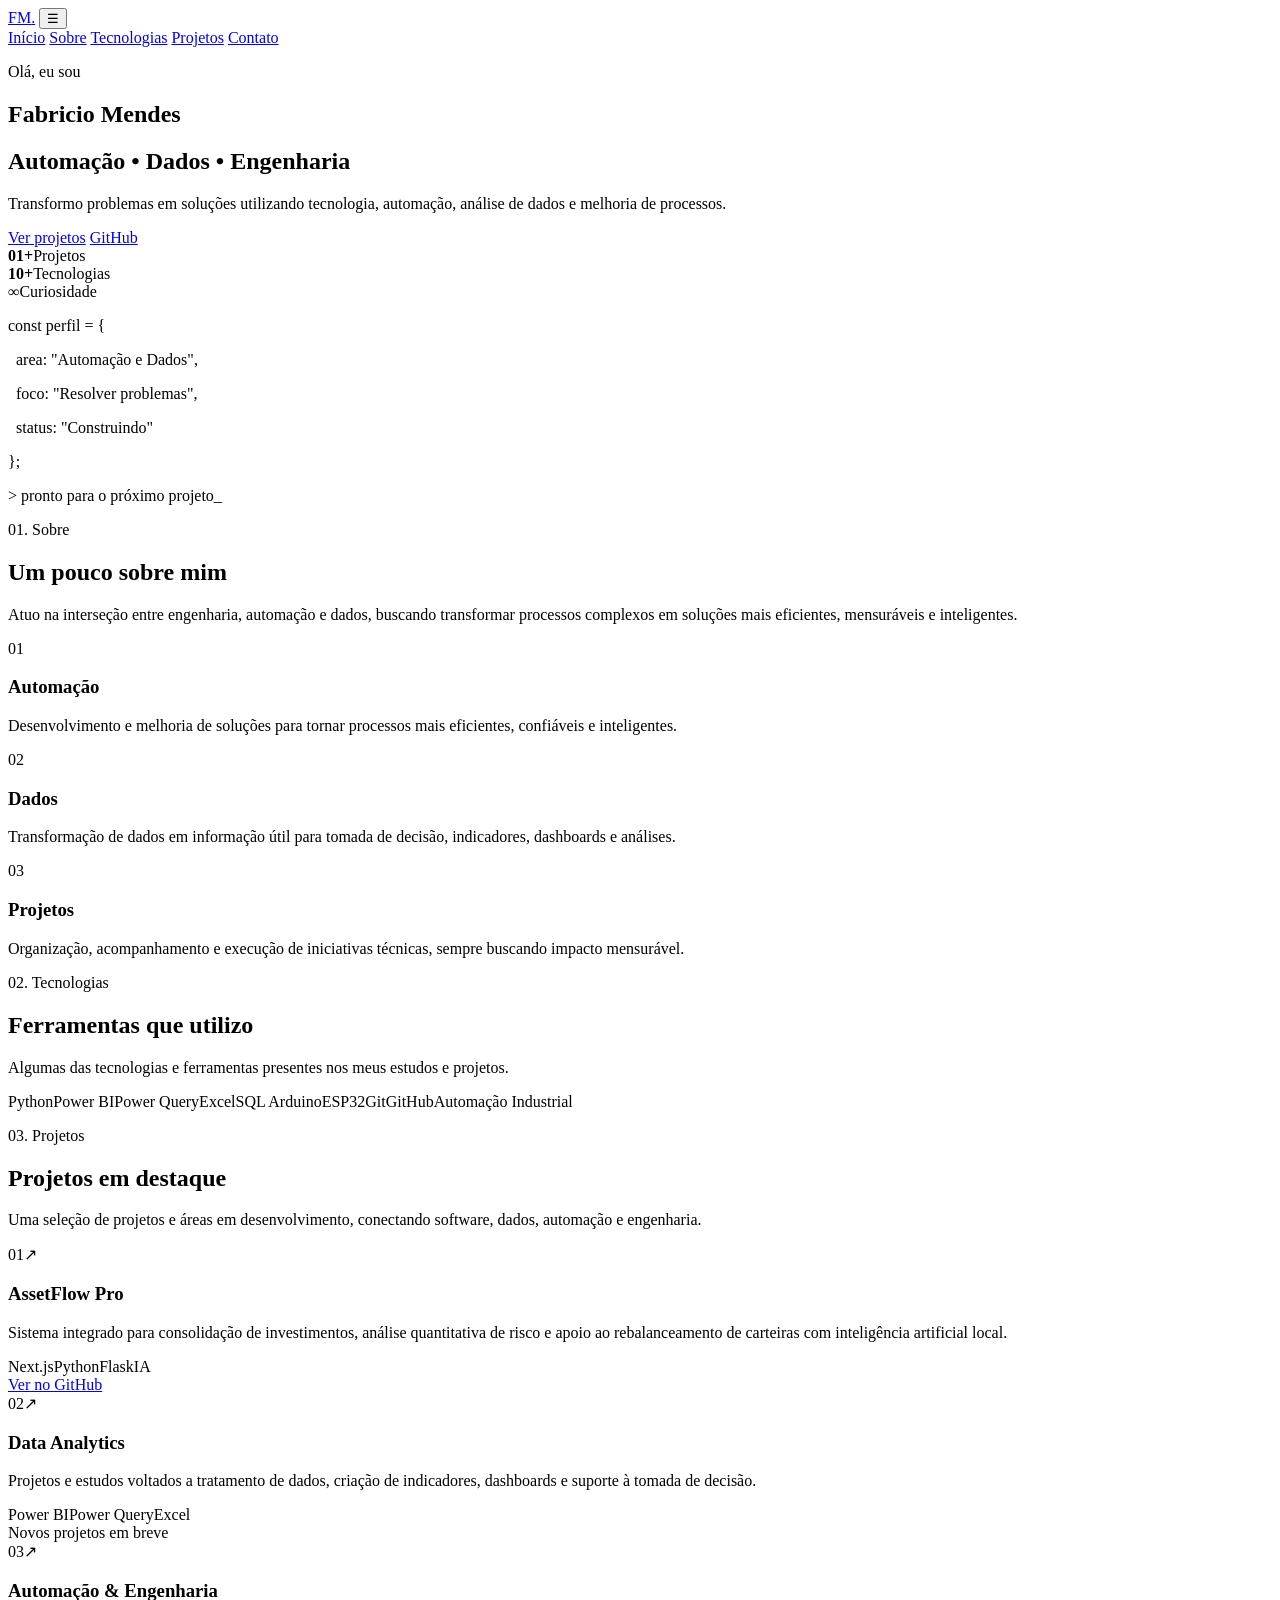
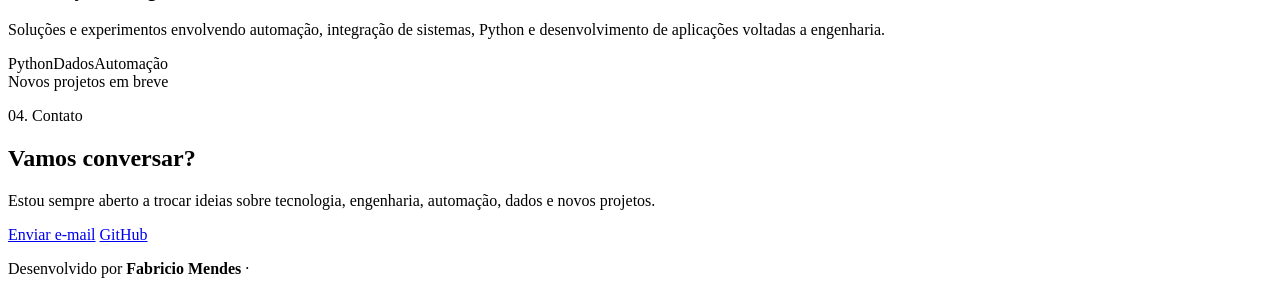
==== index.html @ 91afe7c8 "Adiciona página inicial do portfólio" ====
<!DOCTYPE html>
<html lang="pt-BR">
<head>
  <meta charset="UTF-8" />
  <meta name="viewport" content="width=device-width, initial-scale=1.0" />
  <meta name="description" content="Portfólio profissional - Automação, Dados e Engenharia" />
  <title>Fabricio Mendes | Portfólio</title>

  <link rel="preconnect" href="https://fonts.googleapis.com">
  <link rel="preconnect" href="https://fonts.gstatic.com" crossorigin>
  <link href="https://fonts.googleapis.com/css2?family=Inter:wght@400;500;600;700;800&display=swap" rel="stylesheet">

  <link rel="stylesheet" href="style.css" />
</head>

<body>
  <header class="header">
    <div class="container nav">
      <a href="#inicio" class="logo">FM<span>.</span></a>

      <button class="menu-toggle" aria-label="Abrir menu" aria-expanded="false">☰</button>

      <nav class="nav-links">
        <a href="#inicio">Início</a>
        <a href="#sobre">Sobre</a>
        <a href="#tecnologias">Tecnologias</a>
        <a href="#projetos">Projetos</a>
        <a href="#contato">Contato</a>
      </nav>
    </div>
  </header>

  <main>
    <section id="inicio" class="hero section">
      <div class="container hero-grid">
        <div>
          <p class="eyebrow">Olá, eu sou</p>
          <h1>Fabricio Mendes</h1>
          <h2>Automação <span>•</span> Dados <span>•</span> Engenharia</h2>

          <p class="hero-text">
            Transformo problemas em soluções utilizando tecnologia,
            automação, análise de dados e melhoria de processos.
          </p>

          <div class="hero-actions">
            <a class="btn btn-primary" href="#projetos">Ver projetos</a>
            <a class="btn btn-secondary" href="https://github.com/MendesFabricio" target="_blank" rel="noopener noreferrer">GitHub</a>
          </div>

          <div class="hero-stats">
            <div><strong>01+</strong><span>Projetos</span></div>
            <div><strong>10+</strong><span>Tecnologias</span></div>
            <div><strong>∞</strong><span>Curiosidade</span></div>
          </div>
        </div>

        <div class="hero-card">
          <div class="terminal-top"><span></span><span></span><span></span></div>
          <div class="terminal-body">
            <p><span class="code-blue">const</span> perfil = {</p>
            <p>&nbsp;&nbsp;area: <span class="code-green">"Automação e Dados"</span>,</p>
            <p>&nbsp;&nbsp;foco: <span class="code-green">"Resolver problemas"</span>,</p>
            <p>&nbsp;&nbsp;status: <span class="code-green">"Construindo"</span></p>
            <p>};</p>
            <p class="terminal-cursor">&gt; pronto para o próximo projeto_</p>
          </div>
        </div>
      </div>
    </section>

    <section id="sobre" class="section section-alt">
      <div class="container">
        <p class="section-label">01. Sobre</p>
        <div class="section-heading">
          <h2>Um pouco sobre mim</h2>
          <p>
            Atuo na interseção entre engenharia, automação e dados, buscando
            transformar processos complexos em soluções mais eficientes,
            mensuráveis e inteligentes.
          </p>
        </div>

        <div class="about-grid">
          <article class="info-card">
            <span class="card-number">01</span>
            <h3>Automação</h3>
            <p>Desenvolvimento e melhoria de soluções para tornar processos mais eficientes, confiáveis e inteligentes.</p>
          </article>

          <article class="info-card">
            <span class="card-number">02</span>
            <h3>Dados</h3>
            <p>Transformação de dados em informação útil para tomada de decisão, indicadores, dashboards e análises.</p>
          </article>

          <article class="info-card">
            <span class="card-number">03</span>
            <h3>Projetos</h3>
            <p>Organização, acompanhamento e execução de iniciativas técnicas, sempre buscando impacto mensurável.</p>
          </article>
        </div>
      </div>
    </section>

    <section id="tecnologias" class="section">
      <div class="container">
        <p class="section-label">02. Tecnologias</p>
        <div class="section-heading">
          <h2>Ferramentas que utilizo</h2>
          <p>Algumas das tecnologias e ferramentas presentes nos meus estudos e projetos.</p>
        </div>

        <div class="tags">
          <span>Python</span><span>Power BI</span><span>Power Query</span><span>Excel</span><span>SQL</span>
          <span>Arduino</span><span>ESP32</span><span>Git</span><span>GitHub</span><span>Automação Industrial</span>
        </div>
      </div>
    </section>

    <section id="projetos" class="section section-alt">
      <div class="container">
        <p class="section-label">03. Projetos</p>
        <div class="section-heading">
          <h2>Projetos em destaque</h2>
          <p>Uma seleção de projetos e áreas em desenvolvimento, conectando software, dados, automação e engenharia.</p>
        </div>

        <div class="projects-grid">
          <article class="project-card">
            <div class="project-top"><span class="project-index">01</span><span class="project-arrow">↗</span></div>
            <h3>AssetFlow Pro</h3>
            <p>Sistema integrado para consolidação de investimentos, análise quantitativa de risco e apoio ao rebalanceamento de carteiras com inteligência artificial local.</p>
            <div class="project-tags"><span>Next.js</span><span>Python</span><span>Flask</span><span>IA</span></div>
            <a href="https://github.com/MendesFabricio/asset-flow" target="_blank" rel="noopener noreferrer" class="project-link">Ver no GitHub</a>
          </article>

          <article class="project-card">
            <div class="project-top"><span class="project-index">02</span><span class="project-arrow">↗</span></div>
            <h3>Data Analytics</h3>
            <p>Projetos e estudos voltados a tratamento de dados, criação de indicadores, dashboards e suporte à tomada de decisão.</p>
            <div class="project-tags"><span>Power BI</span><span>Power Query</span><span>Excel</span></div>
            <span class="project-link muted-link">Novos projetos em breve</span>
          </article>

          <article class="project-card">
            <div class="project-top"><span class="project-index">03</span><span class="project-arrow">↗</span></div>
            <h3>Automação & Engenharia</h3>
            <p>Soluções e experimentos envolvendo automação, integração de sistemas, Python e desenvolvimento de aplicações voltadas a engenharia.</p>
            <div class="project-tags"><span>Python</span><span>Dados</span><span>Automação</span></div>
            <span class="project-link muted-link">Novos projetos em breve</span>
          </article>
        </div>
      </div>
    </section>

    <section id="contato" class="section contact-section">
      <div class="container contact-box">
        <p class="section-label">04. Contato</p>
        <h2>Vamos conversar?</h2>
        <p>Estou sempre aberto a trocar ideias sobre tecnologia, engenharia, automação, dados e novos projetos.</p>
        <div class="contact-actions">
          <a class="btn btn-primary" href="mailto:fabricio675g@gmail.com">Enviar e-mail</a>
          <a class="btn btn-secondary" href="https://github.com/MendesFabricio" target="_blank" rel="noopener noreferrer">GitHub</a>
        </div>
      </div>
    </section>
  </main>

  <footer class="footer">
    <div class="container"><p>Desenvolvido por <strong>Fabricio Mendes</strong> · <span id="year"></span></p></div>
  </footer>

  <script src="script.js"></script>
</body>
</html>
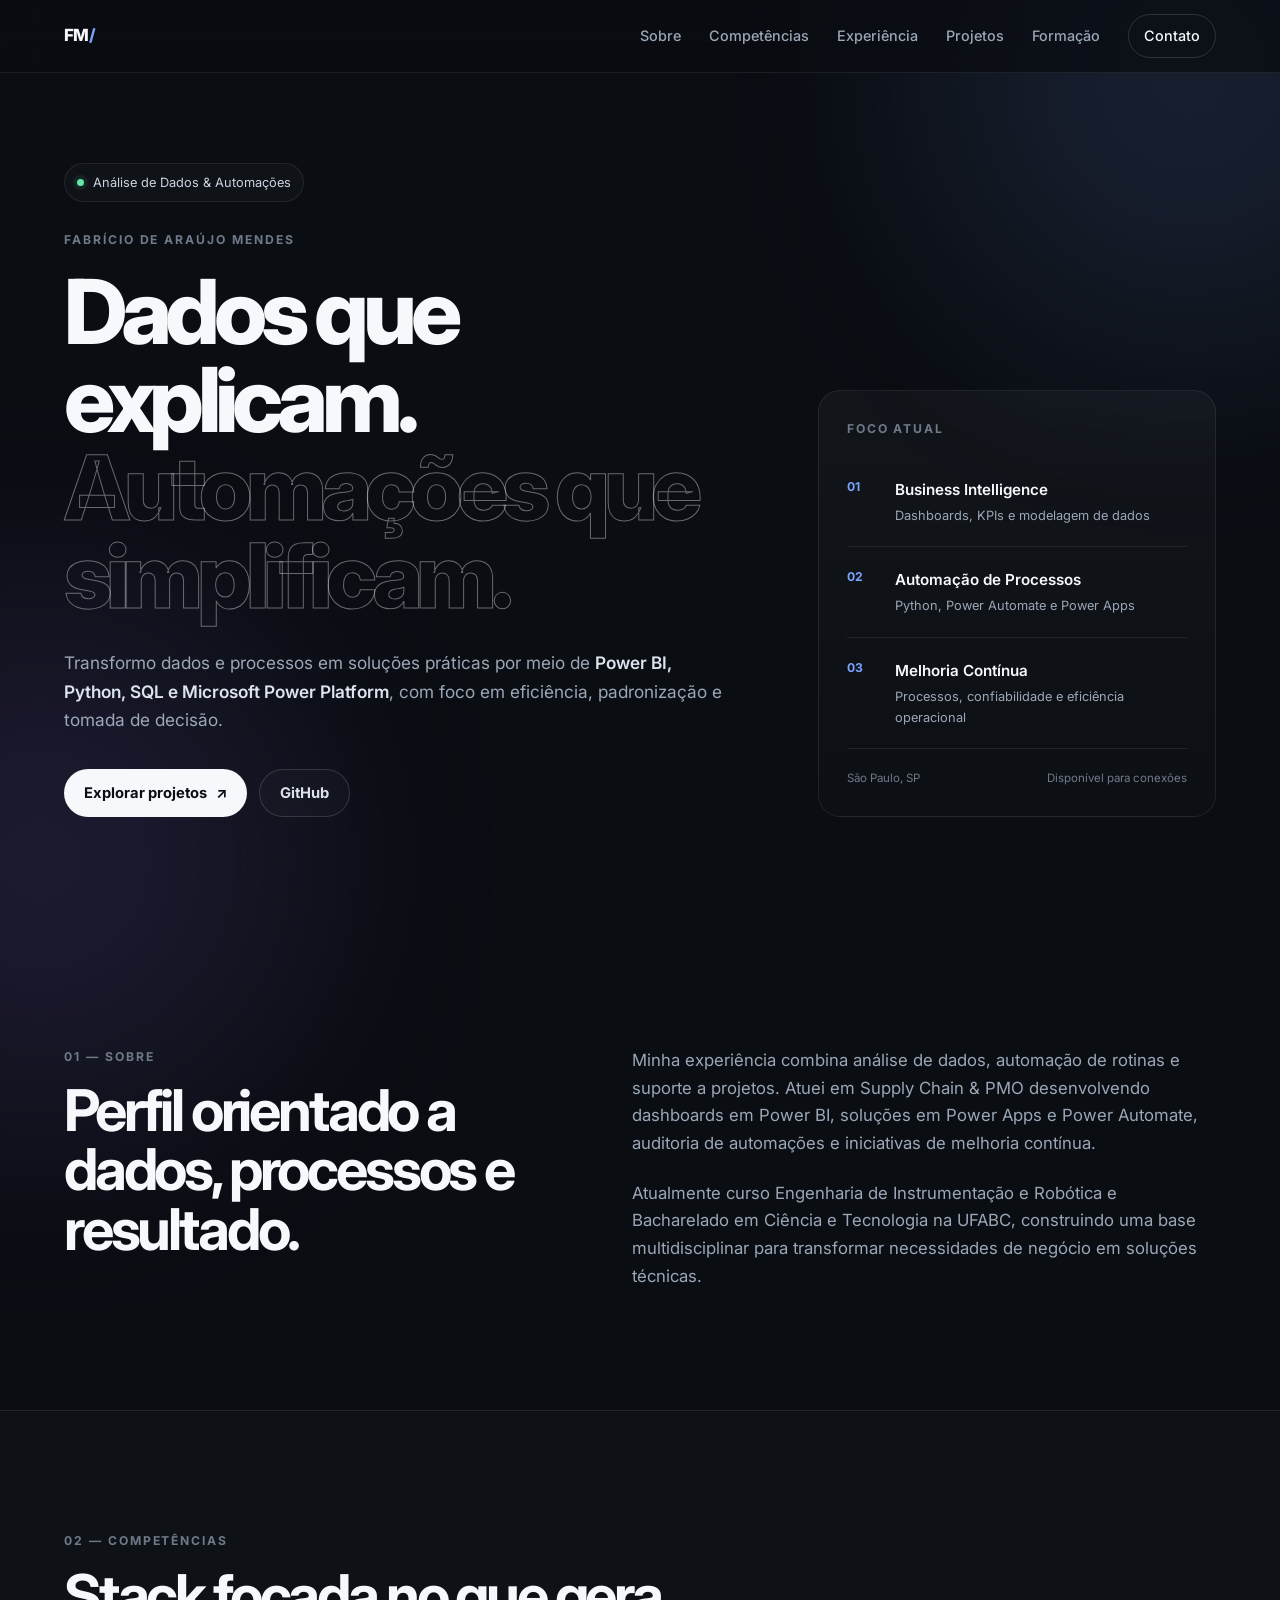
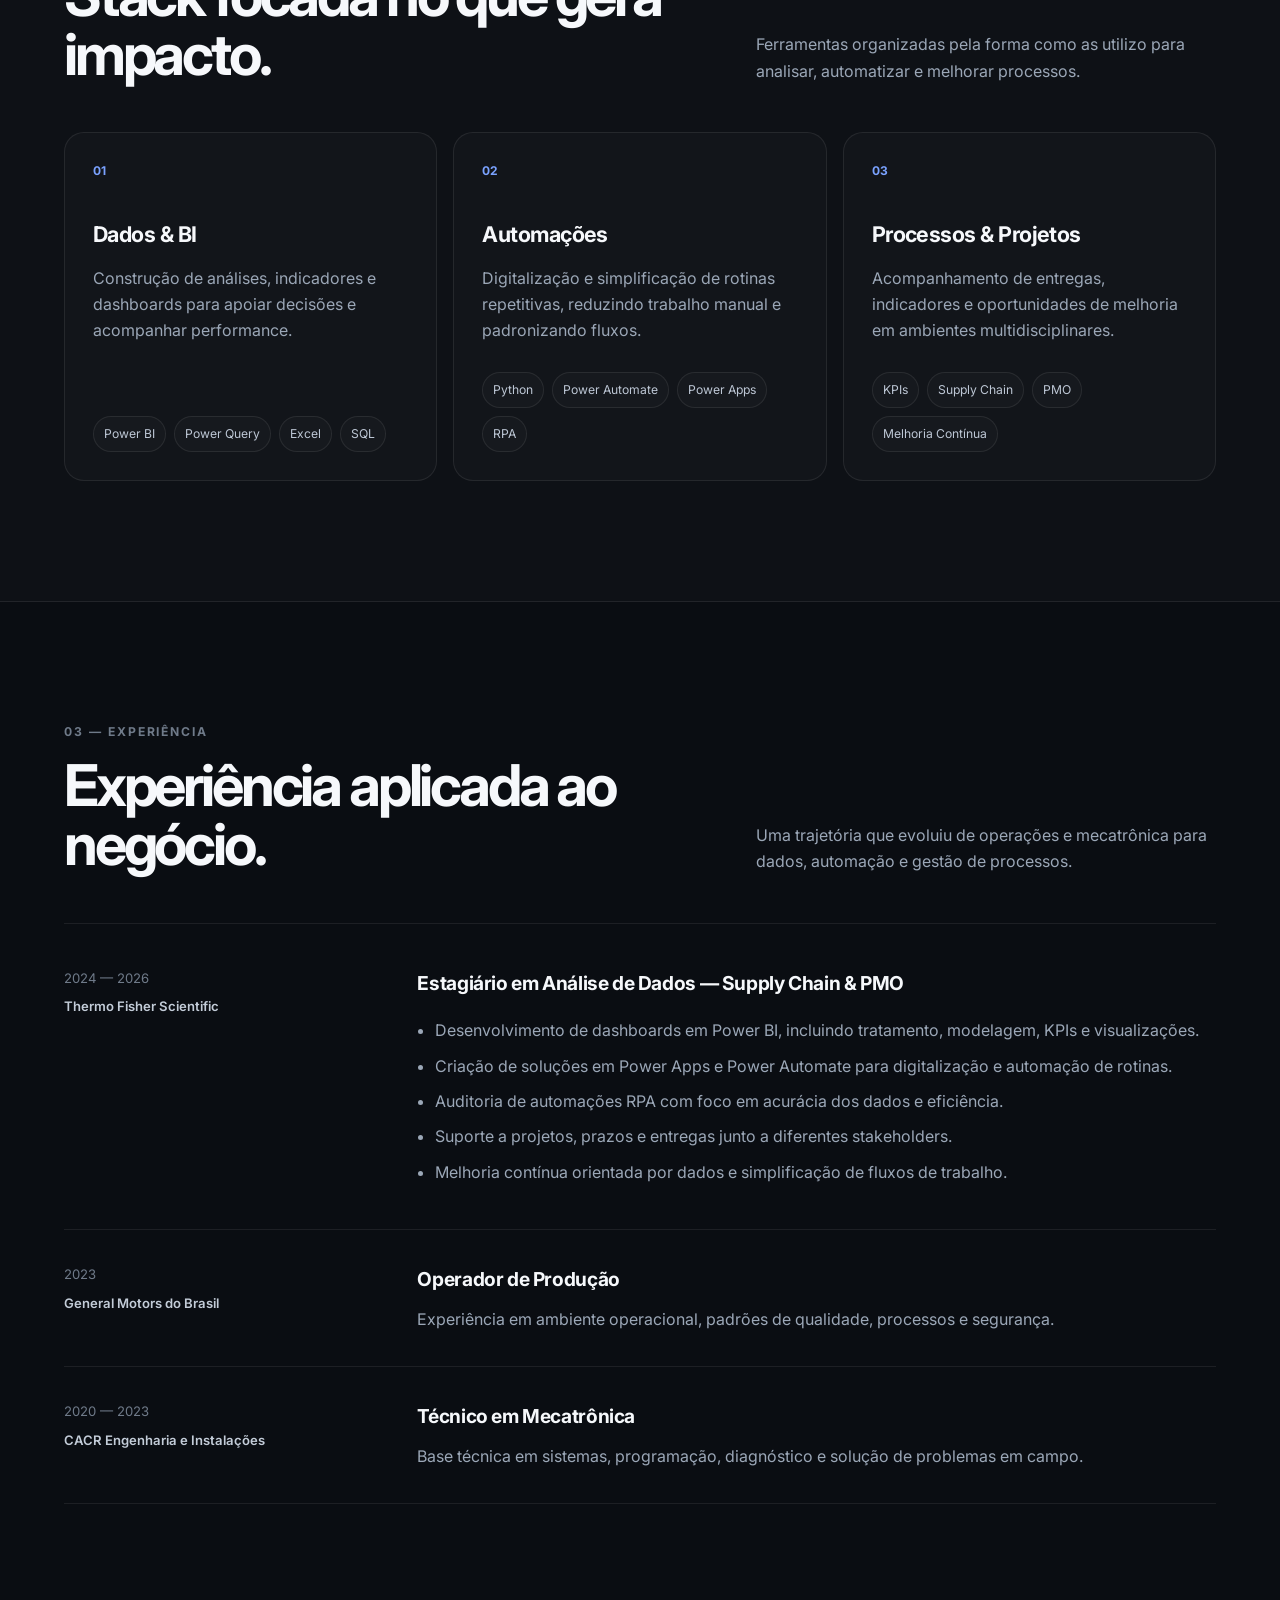
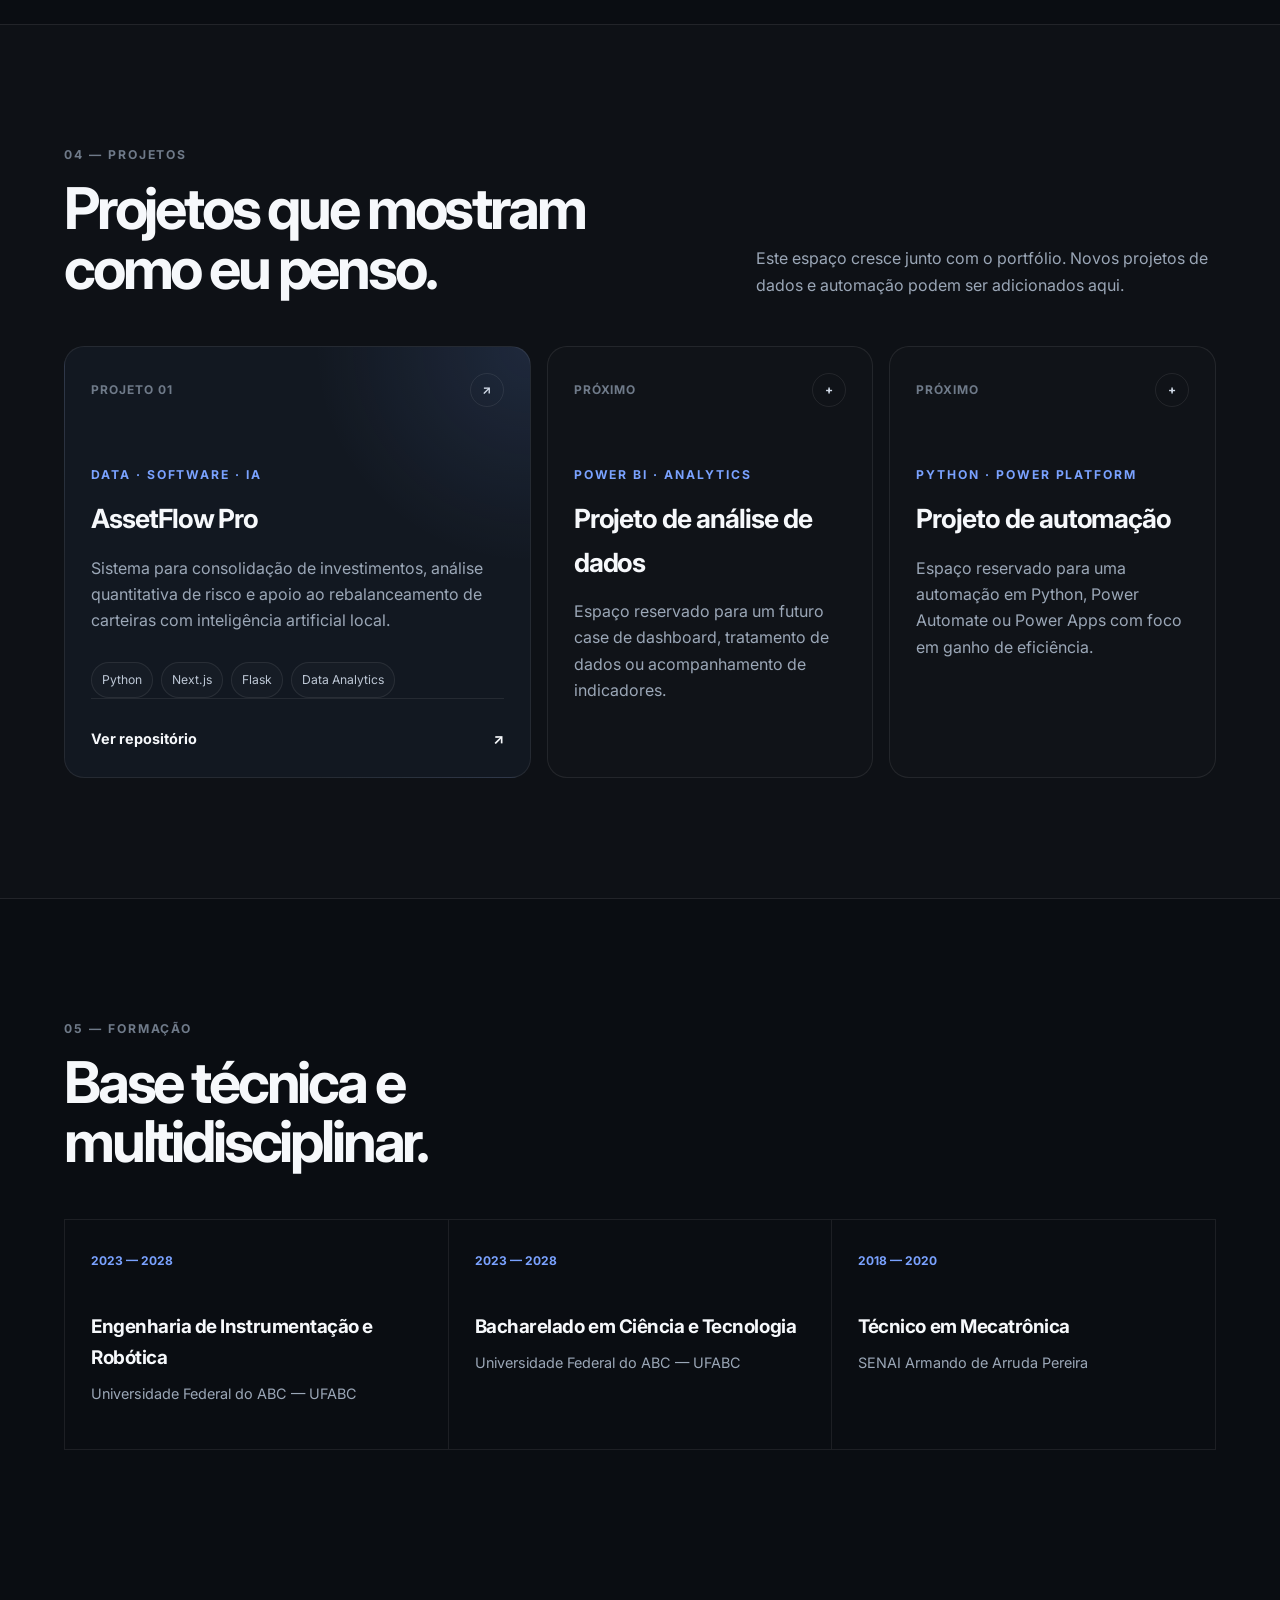
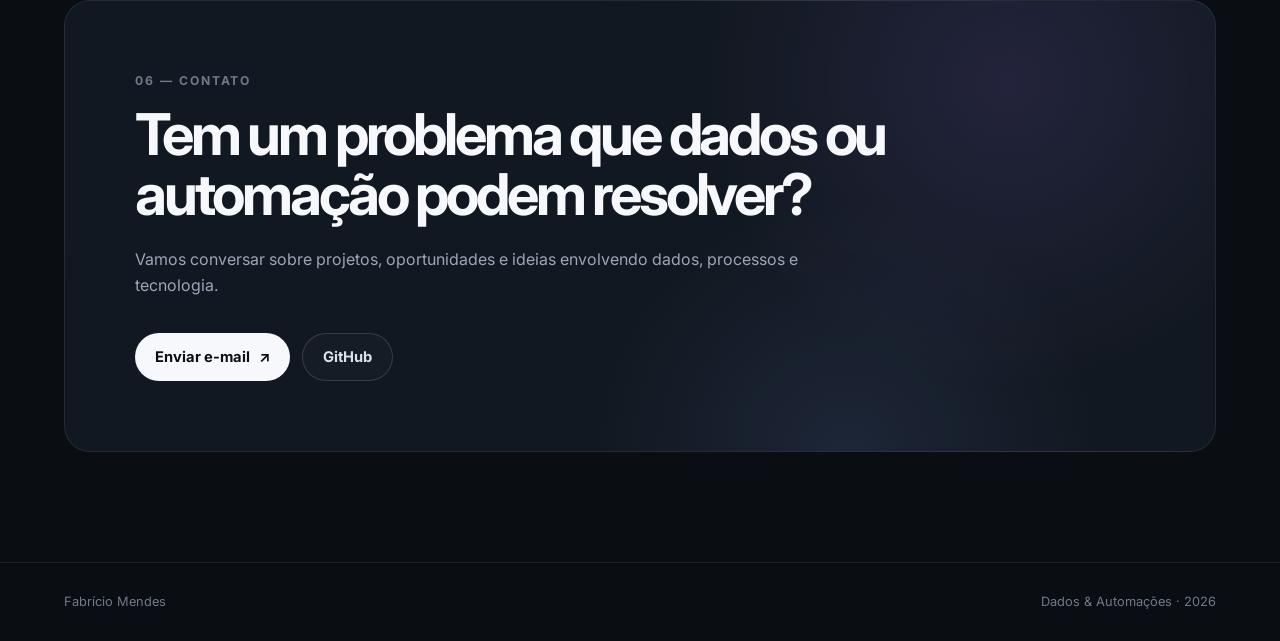
==== commit e4f5f66c: "Redireciona página principal para o novo portfólio" ====
--- a/index.html
+++ b/index.html
@@ -3,174 +3,12 @@
 <head>
   <meta charset="UTF-8" />
   <meta name="viewport" content="width=device-width, initial-scale=1.0" />
-  <meta name="description" content="Portfólio profissional - Automação, Dados e Engenharia" />
-  <title>Fabricio Mendes | Portfólio</title>
-
-  <link rel="preconnect" href="https://fonts.googleapis.com">
-  <link rel="preconnect" href="https://fonts.gstatic.com" crossorigin>
-  <link href="https://fonts.googleapis.com/css2?family=Inter:wght@400;500;600;700;800&display=swap" rel="stylesheet">
-
-  <link rel="stylesheet" href="style.css" />
+  <meta http-equiv="refresh" content="0; url=./Portfolio-Fabricio-Mendes/" />
+  <link rel="canonical" href="./Portfolio-Fabricio-Mendes/" />
+  <title>Fabrício Mendes | Portfólio</title>
+  <script>window.location.replace('./Portfolio-Fabricio-Mendes/');</script>
 </head>
-
 <body>
-  <header class="header">
-    <div class="container nav">
-      <a href="#inicio" class="logo">FM<span>.</span></a>
-
-      <button class="menu-toggle" aria-label="Abrir menu" aria-expanded="false">☰</button>
-
-      <nav class="nav-links">
-        <a href="#inicio">Início</a>
-        <a href="#sobre">Sobre</a>
-        <a href="#tecnologias">Tecnologias</a>
-        <a href="#projetos">Projetos</a>
-        <a href="#contato">Contato</a>
-      </nav>
-    </div>
-  </header>
-
-  <main>
-    <section id="inicio" class="hero section">
-      <div class="container hero-grid">
-        <div>
-          <p class="eyebrow">Olá, eu sou</p>
-          <h1>Fabricio Mendes</h1>
-          <h2>Automação <span>•</span> Dados <span>•</span> Engenharia</h2>
-
-          <p class="hero-text">
-            Transformo problemas em soluções utilizando tecnologia,
-            automação, análise de dados e melhoria de processos.
-          </p>
-
-          <div class="hero-actions">
-            <a class="btn btn-primary" href="#projetos">Ver projetos</a>
-            <a class="btn btn-secondary" href="https://github.com/MendesFabricio" target="_blank" rel="noopener noreferrer">GitHub</a>
-          </div>
-
-          <div class="hero-stats">
-            <div><strong>01+</strong><span>Projetos</span></div>
-            <div><strong>10+</strong><span>Tecnologias</span></div>
-            <div><strong>∞</strong><span>Curiosidade</span></div>
-          </div>
-        </div>
-
-        <div class="hero-card">
-          <div class="terminal-top"><span></span><span></span><span></span></div>
-          <div class="terminal-body">
-            <p><span class="code-blue">const</span> perfil = {</p>
-            <p>&nbsp;&nbsp;area: <span class="code-green">"Automação e Dados"</span>,</p>
-            <p>&nbsp;&nbsp;foco: <span class="code-green">"Resolver problemas"</span>,</p>
-            <p>&nbsp;&nbsp;status: <span class="code-green">"Construindo"</span></p>
-            <p>};</p>
-            <p class="terminal-cursor">&gt; pronto para o próximo projeto_</p>
-          </div>
-        </div>
-      </div>
-    </section>
-
-    <section id="sobre" class="section section-alt">
-      <div class="container">
-        <p class="section-label">01. Sobre</p>
-        <div class="section-heading">
-          <h2>Um pouco sobre mim</h2>
-          <p>
-            Atuo na interseção entre engenharia, automação e dados, buscando
-            transformar processos complexos em soluções mais eficientes,
-            mensuráveis e inteligentes.
-          </p>
-        </div>
-
-        <div class="about-grid">
-          <article class="info-card">
-            <span class="card-number">01</span>
-            <h3>Automação</h3>
-            <p>Desenvolvimento e melhoria de soluções para tornar processos mais eficientes, confiáveis e inteligentes.</p>
-          </article>
-
-          <article class="info-card">
-            <span class="card-number">02</span>
-            <h3>Dados</h3>
-            <p>Transformação de dados em informação útil para tomada de decisão, indicadores, dashboards e análises.</p>
-          </article>
-
-          <article class="info-card">
-            <span class="card-number">03</span>
-            <h3>Projetos</h3>
-            <p>Organização, acompanhamento e execução de iniciativas técnicas, sempre buscando impacto mensurável.</p>
-          </article>
-        </div>
-      </div>
-    </section>
-
-    <section id="tecnologias" class="section">
-      <div class="container">
-        <p class="section-label">02. Tecnologias</p>
-        <div class="section-heading">
-          <h2>Ferramentas que utilizo</h2>
-          <p>Algumas das tecnologias e ferramentas presentes nos meus estudos e projetos.</p>
-        </div>
-
-        <div class="tags">
-          <span>Python</span><span>Power BI</span><span>Power Query</span><span>Excel</span><span>SQL</span>
-          <span>Arduino</span><span>ESP32</span><span>Git</span><span>GitHub</span><span>Automação Industrial</span>
-        </div>
-      </div>
-    </section>
-
-    <section id="projetos" class="section section-alt">
-      <div class="container">
-        <p class="section-label">03. Projetos</p>
-        <div class="section-heading">
-          <h2>Projetos em destaque</h2>
-          <p>Uma seleção de projetos e áreas em desenvolvimento, conectando software, dados, automação e engenharia.</p>
-        </div>
-
-        <div class="projects-grid">
-          <article class="project-card">
-            <div class="project-top"><span class="project-index">01</span><span class="project-arrow">↗</span></div>
-            <h3>AssetFlow Pro</h3>
-            <p>Sistema integrado para consolidação de investimentos, análise quantitativa de risco e apoio ao rebalanceamento de carteiras com inteligência artificial local.</p>
-            <div class="project-tags"><span>Next.js</span><span>Python</span><span>Flask</span><span>IA</span></div>
-            <a href="https://github.com/MendesFabricio/asset-flow" target="_blank" rel="noopener noreferrer" class="project-link">Ver no GitHub</a>
-          </article>
-
-          <article class="project-card">
-            <div class="project-top"><span class="project-index">02</span><span class="project-arrow">↗</span></div>
-            <h3>Data Analytics</h3>
-            <p>Projetos e estudos voltados a tratamento de dados, criação de indicadores, dashboards e suporte à tomada de decisão.</p>
-            <div class="project-tags"><span>Power BI</span><span>Power Query</span><span>Excel</span></div>
-            <span class="project-link muted-link">Novos projetos em breve</span>
-          </article>
-
-          <article class="project-card">
-            <div class="project-top"><span class="project-index">03</span><span class="project-arrow">↗</span></div>
-            <h3>Automação & Engenharia</h3>
-            <p>Soluções e experimentos envolvendo automação, integração de sistemas, Python e desenvolvimento de aplicações voltadas a engenharia.</p>
-            <div class="project-tags"><span>Python</span><span>Dados</span><span>Automação</span></div>
-            <span class="project-link muted-link">Novos projetos em breve</span>
-          </article>
-        </div>
-      </div>
-    </section>
-
-    <section id="contato" class="section contact-section">
-      <div class="container contact-box">
-        <p class="section-label">04. Contato</p>
-        <h2>Vamos conversar?</h2>
-        <p>Estou sempre aberto a trocar ideias sobre tecnologia, engenharia, automação, dados e novos projetos.</p>
-        <div class="contact-actions">
-          <a class="btn btn-primary" href="mailto:fabricio675g@gmail.com">Enviar e-mail</a>
-          <a class="btn btn-secondary" href="https://github.com/MendesFabricio" target="_blank" rel="noopener noreferrer">GitHub</a>
-        </div>
-      </div>
-    </section>
-  </main>
-
-  <footer class="footer">
-    <div class="container"><p>Desenvolvido por <strong>Fabricio Mendes</strong> · <span id="year"></span></p></div>
-  </footer>
-
-  <script src="script.js"></script>
+  <p>Redirecionando para <a href="./Portfolio-Fabricio-Mendes/">Portfolio-Fabricio-Mendes</a>...</p>
 </body>
-</html>
+</html>
